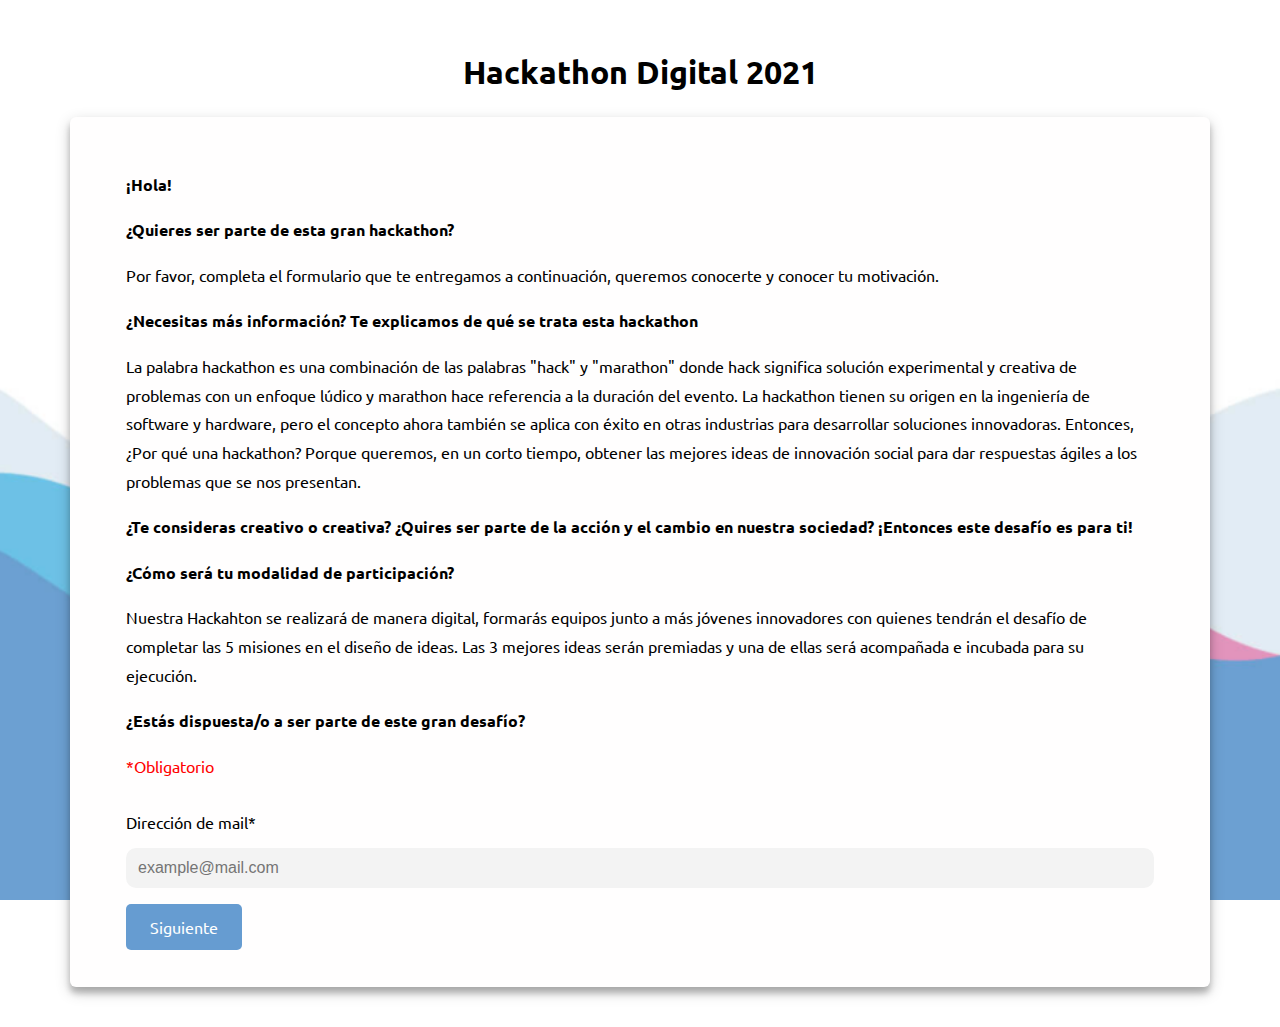
==== index.html @ c2c5d3c4 "Initial Commit" ====
<!DOCTYPE html>
<html lang="en">
<head>
    <meta charset="UTF-8">
    <meta http-equiv="X-UA-Compatible" content="IE=edge">
    <meta name="viewport" content="width=device-width, initial-scale=1.0">
    <link rel="stylesheet" href="css/styles.css">
    <title>Inscripción Hackathon Digital</title>
</head>
<body>
    <div class="container-fluid">
        <div class="container">

            <h1 class="title">Hackathon Digital 2021</h1>

            <div class="card">
                <p><b>¡Hola!</b></p>
                <p><b>¿Quieres ser parte de esta gran hackathon?</b></p>
                <p>
                    Por favor, completa el formulario que te entregamos a continuación, queremos conocerte y 
                    conocer tu motivación.
                </p>
                <p><b>¿Necesitas más información? Te explicamos de qué se trata esta hackathon</b></p>
                <p>
                    La palabra hackathon es una combinación de las palabras "hack" y "marathon" donde 
                    hack significa solución experimental y creativa de problemas con un enfoque lúdico y marathon 
                    hace referencia a la duración del evento. La hackathon tienen su origen en la ingeniería de 
                    software y hardware, pero el concepto ahora también se aplica con éxito en otras industrias 
                    para desarrollar soluciones innovadoras. Entonces, ¿Por qué una hackathon? Porque 
                    queremos, en un corto tiempo, obtener las mejores ideas de innovación social para dar 
                    respuestas ágiles a los problemas que se nos presentan.
                </p>
                <p><b>
                    ¿Te consideras creativo o creativa? ¿Quires ser parte de la acción y el cambio en nuestra 
                    sociedad? ¡Entonces este desafío es para ti!
                </b></p>
                <p><b>¿Cómo será tu modalidad de participación?</b></p>
                <p>
                    Nuestra Hackahton se realizará de manera digital, formarás equipos junto a más jóvenes 
                    innovadores con quienes tendrán el desafío de completar las 5 misiones en el diseño de 
                    ideas. Las 3 mejores ideas serán premiadas y una de ellas será acompañada e incubada 
                    para su ejecución.
                </p>
                <p><b>¿Estás dispuesta/o a ser parte de este gran desafío?</b></p>
                <p class="obligatorio">*Obligatorio</p>

                <form class="main-form"> 
                    <label for="email">Dirección de mail*</label>
                    <input type="email" name="email" id="email" placeholder="example@mail.com" required>
                    
                    <a href="form-1.html" class="next-button">Siguiente</a>
                </form>
            </div>
        </div>
    </div>
    
</body>
</html>
---- css/styles.css ----
@import url("https://fonts.googleapis.com/css2?family=Ubuntu&display=swap");
.center, .title {
  display: flex;
  align-items: center;
  align-content: center;
  justify-content: center;
  flex-direction: column;
}

.center-h {
  display: flex;
  align-items: center;
  align-content: center;
  justify-content: center;
  flex-direction: row;
}

body {
  background-image: url("../img/background-image.png");
  background-size: 100% 100%;
  background-repeat: no-repeat;
  background-attachment: fixed;
}
@media only screen and (max-width: 767px) {
  body {
    background-image: url("../img/small-background-image.png");
  }
}

body {
  margin: 0;
  font-family: "Ubuntu", sans-serif;
}

h1, h2, h3, h4, h5 {
  margin-top: 0.5rem;
  margin-bottom: 1.3rem;
  line-height: 1.5;
}

p {
  line-height: 1.8rem;
}

.row {
  display: flex;
  flex-direction: row;
  align-items: center;
  flex-wrap: wrap;
}

.container-fluid, .container {
  padding: 20px 15px 20px 15px;
  margin-right: auto;
  margin-left: auto;
}

.container {
  max-width: 1140px;
}

.title {
  text-align: center;
}

.card {
  background-color: #fffefe;
  padding: 2.3rem 3.5rem;
  border-radius: 6px;
  box-shadow: rgba(0, 0, 0, 0.19) 0px 5px 15px, rgba(0, 0, 0, 0.23) 0px 6px 6px;
}
@media only screen and (max-width: 767px) {
  .card {
    padding: 1rem 2rem;
  }
}

.main-form input:not(input[type=radio]) {
  width: 100%;
  box-sizing: border-box;
  height: 40px;
  padding: 0.375rem 0.75rem;
  margin: 1rem 0;
  background: #f3f3f3;
  border: none;
  color: #495057;
  border-radius: 10px;
  line-height: 1.5;
  font-size: 1rem;
}
.main-form input:not(input[type=radio]):focus {
  outline: none;
}
.main-form label {
  margin-top: 1rem;
  display: inline-block;
}
.main-form p {
  margin-top: 1rem;
  margin-bottom: 0;
  font-size: 0.9rem;
  color: #6b6e70;
}

.obligatorio {
  color: red;
}

.next-button, .submit-button, .results-button, .prev-button {
  padding: 0.8rem 1.5rem;
  display: inline-block;
  background-color: #669cd1;
  border-radius: 5px;
  border: none;
  font-size: 1rem;
  color: #ffffff;
  text-decoration: none;
  vertical-align: middle;
}

.submit-button, .results-button {
  background-color: #E294BC;
}

th {
  padding: 10px;
}

/*# sourceMappingURL=styles.css.map */
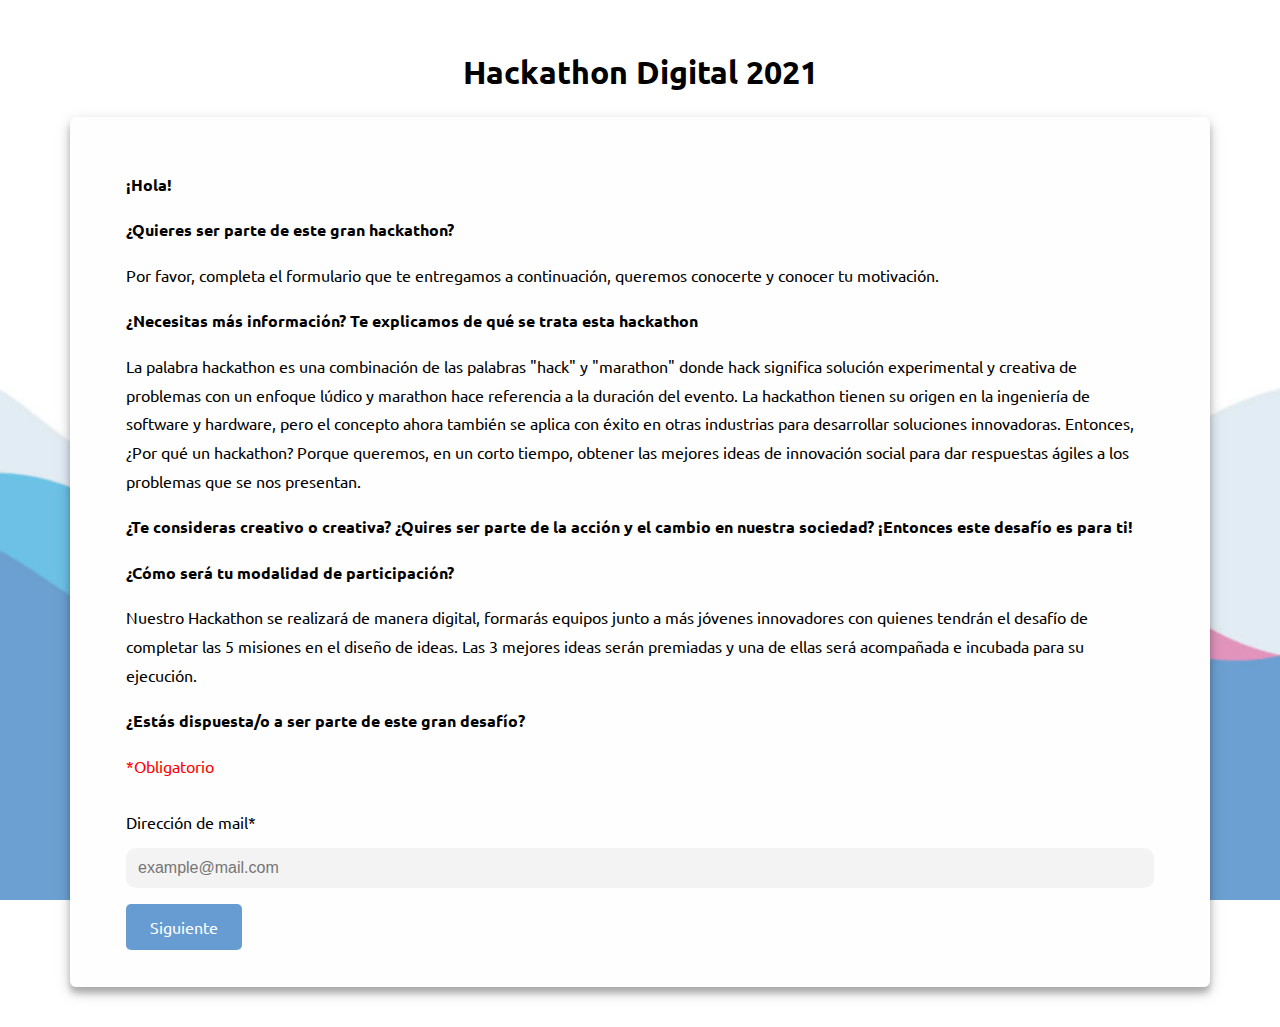
==== commit 62f50d9c: "Style and typo corrections" ====
--- a/index.html
+++ b/index.html
@@ -15,7 +15,7 @@
 
             <div class="card">
                 <p><b>¡Hola!</b></p>
-                <p><b>¿Quieres ser parte de esta gran hackathon?</b></p>
+                <p><b>¿Quieres ser parte de este gran hackathon?</b></p>
                 <p>
                     Por favor, completa el formulario que te entregamos a continuación, queremos conocerte y 
                     conocer tu motivación.
@@ -26,7 +26,7 @@
                     hack significa solución experimental y creativa de problemas con un enfoque lúdico y marathon 
                     hace referencia a la duración del evento. La hackathon tienen su origen en la ingeniería de 
                     software y hardware, pero el concepto ahora también se aplica con éxito en otras industrias 
-                    para desarrollar soluciones innovadoras. Entonces, ¿Por qué una hackathon? Porque 
+                    para desarrollar soluciones innovadoras. Entonces, ¿Por qué un hackathon? Porque 
                     queremos, en un corto tiempo, obtener las mejores ideas de innovación social para dar 
                     respuestas ágiles a los problemas que se nos presentan.
                 </p>
@@ -36,7 +36,7 @@
                 </b></p>
                 <p><b>¿Cómo será tu modalidad de participación?</b></p>
                 <p>
-                    Nuestra Hackahton se realizará de manera digital, formarás equipos junto a más jóvenes 
+                    Nuestro Hackathon se realizará de manera digital, formarás equipos junto a más jóvenes 
                     innovadores con quienes tendrán el desafío de completar las 5 misiones en el diseño de 
                     ideas. Las 3 mejores ideas serán premiadas y una de ellas será acompañada e incubada 
                     para su ejecución.
--- a/css/styles.css
+++ b/css/styles.css
@@ -13,6 +13,10 @@
   align-content: center;
   justify-content: center;
   flex-direction: row;
+}
+
+.d-none {
+  display: none;
 }
 
 body {
@@ -50,13 +54,18 @@
 }
 
 .container-fluid, .container {
-  padding: 20px 15px 20px 15px;
+  padding: 20px 15px;
   margin-right: auto;
   margin-left: auto;
 }
 
 .container {
   max-width: 1140px;
+}
+@media only screen and (max-width: 767px) {
+  .container {
+    padding: 20px 10px;
+  }
 }
 
 .title {
@@ -122,8 +131,22 @@
   background-color: #E294BC;
 }
 
-th {
+#results-table {
+  margin-bottom: 1.3rem;
+  width: 100%;
+}
+#results-table th {
   padding: 10px;
+  max-width: 180px;
+}
+#results-table td {
+  padding: 10px;
+  padding-left: 20px;
+}
+@media only screen and (max-width: 767px) {
+  #results-table {
+    zoom: 0.8;
+  }
 }
 
 /*# sourceMappingURL=styles.css.map */
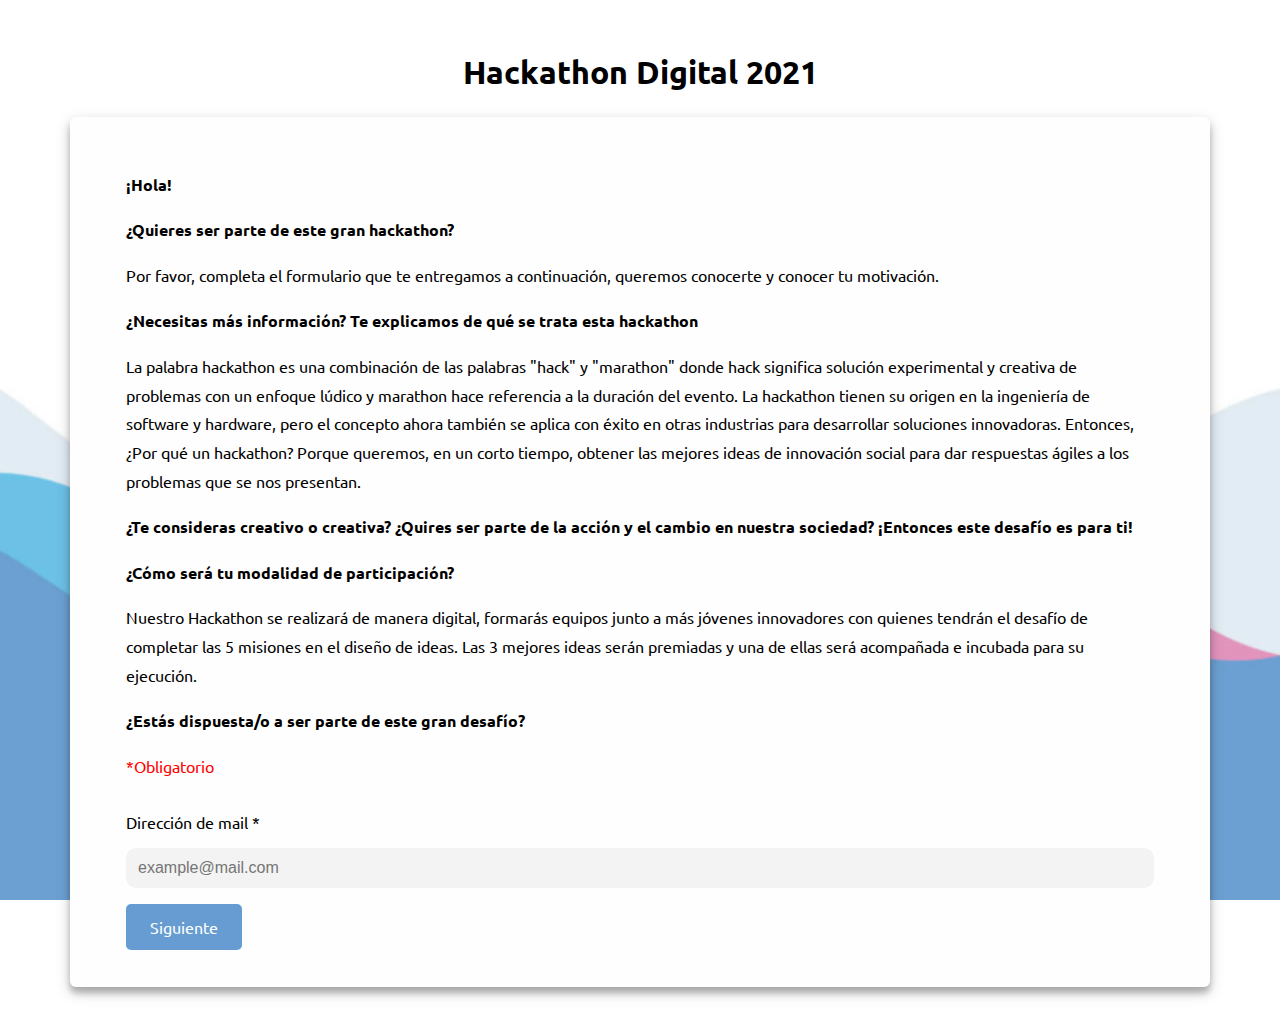
==== commit 20a09f6a: "Added missing elements" ====
--- a/index.html
+++ b/index.html
@@ -45,8 +45,9 @@
                 <p class="obligatorio">*Obligatorio</p>
 
                 <form class="main-form"> 
-                    <label for="email">Dirección de mail*</label>
-                    <input type="email" name="email" id="email" placeholder="example@mail.com" required>
+                    <label for="email">Dirección de mail *</label>
+                    <input type="email" name="email" id="email" placeholder="example@mail.com" data-required="true">
+                    <p class="d-none" id="error-email"></p>
                     
                     <a href="form-1.html" class="next-button">Siguiente</a>
                 </form>
@@ -54,5 +55,11 @@
         </div>
     </div>
     
+    <!--  Scripts  -->
+    <script src="js/general.js"></script>
+    <script src="js/validate.js"></script>
+    <script src="js/storage.js"></script>
+    <script src="js/back-index.js"></script>
+    <!--  Scripts  -->
 </body>
 </html>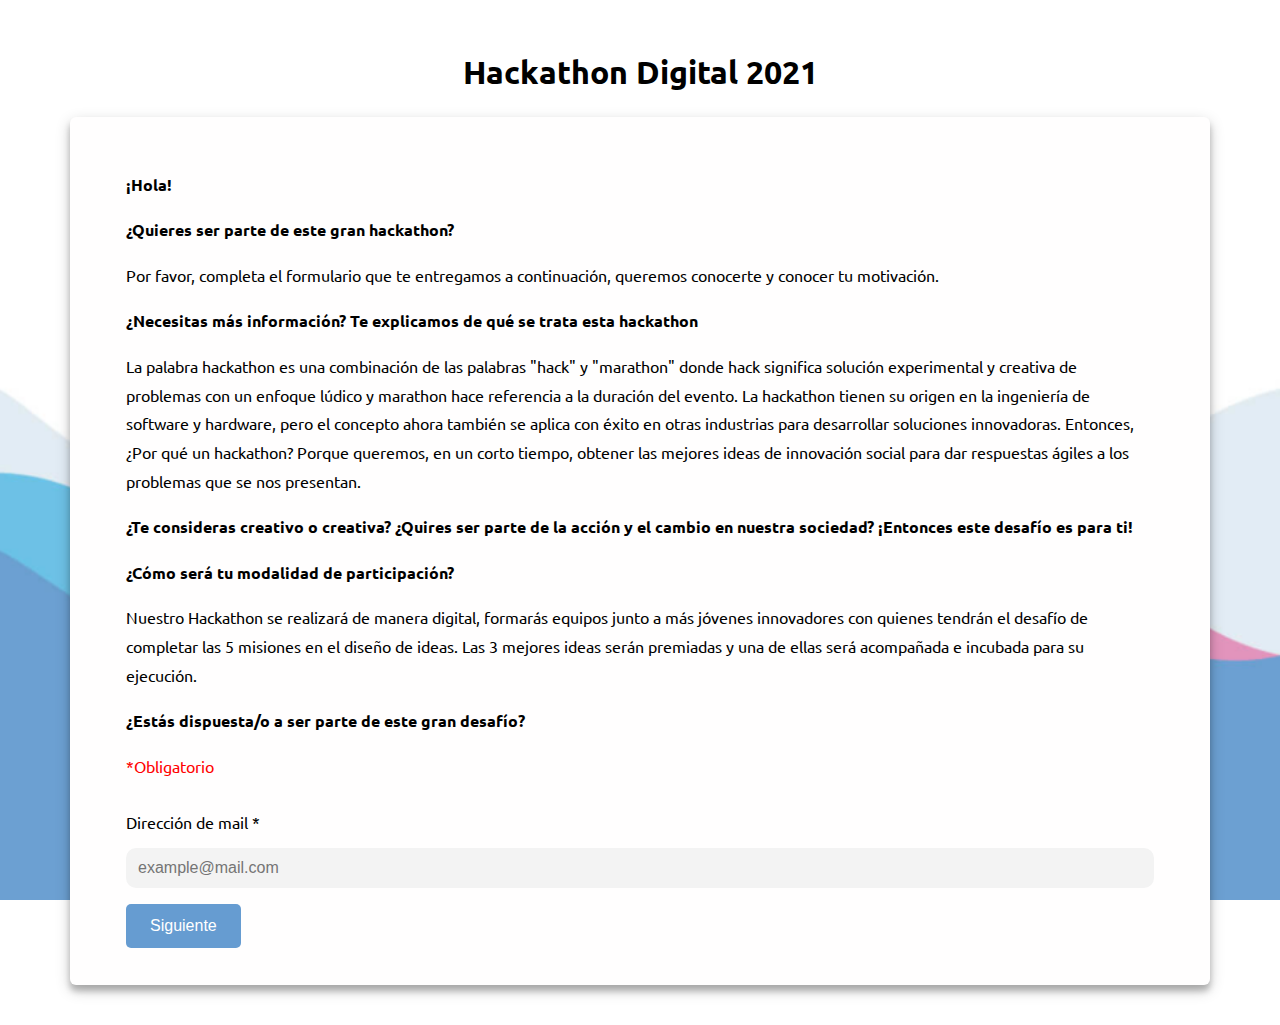
==== commit 80e5a89c: "Full functionality (?)" ====
--- a/index.html
+++ b/index.html
@@ -49,7 +49,8 @@
                     <input type="email" name="email" id="email" placeholder="example@mail.com" data-required="true">
                     <p class="d-none" id="error-email"></p>
                     
-                    <a href="form-1.html" class="next-button">Siguiente</a>
+                    <!--<a href="form-1.html" class="next-button">Siguiente</a>-->
+                    <button type="button" id="next-button" class="next-button">Siguiente</button>
                 </form>
             </div>
         </div>
